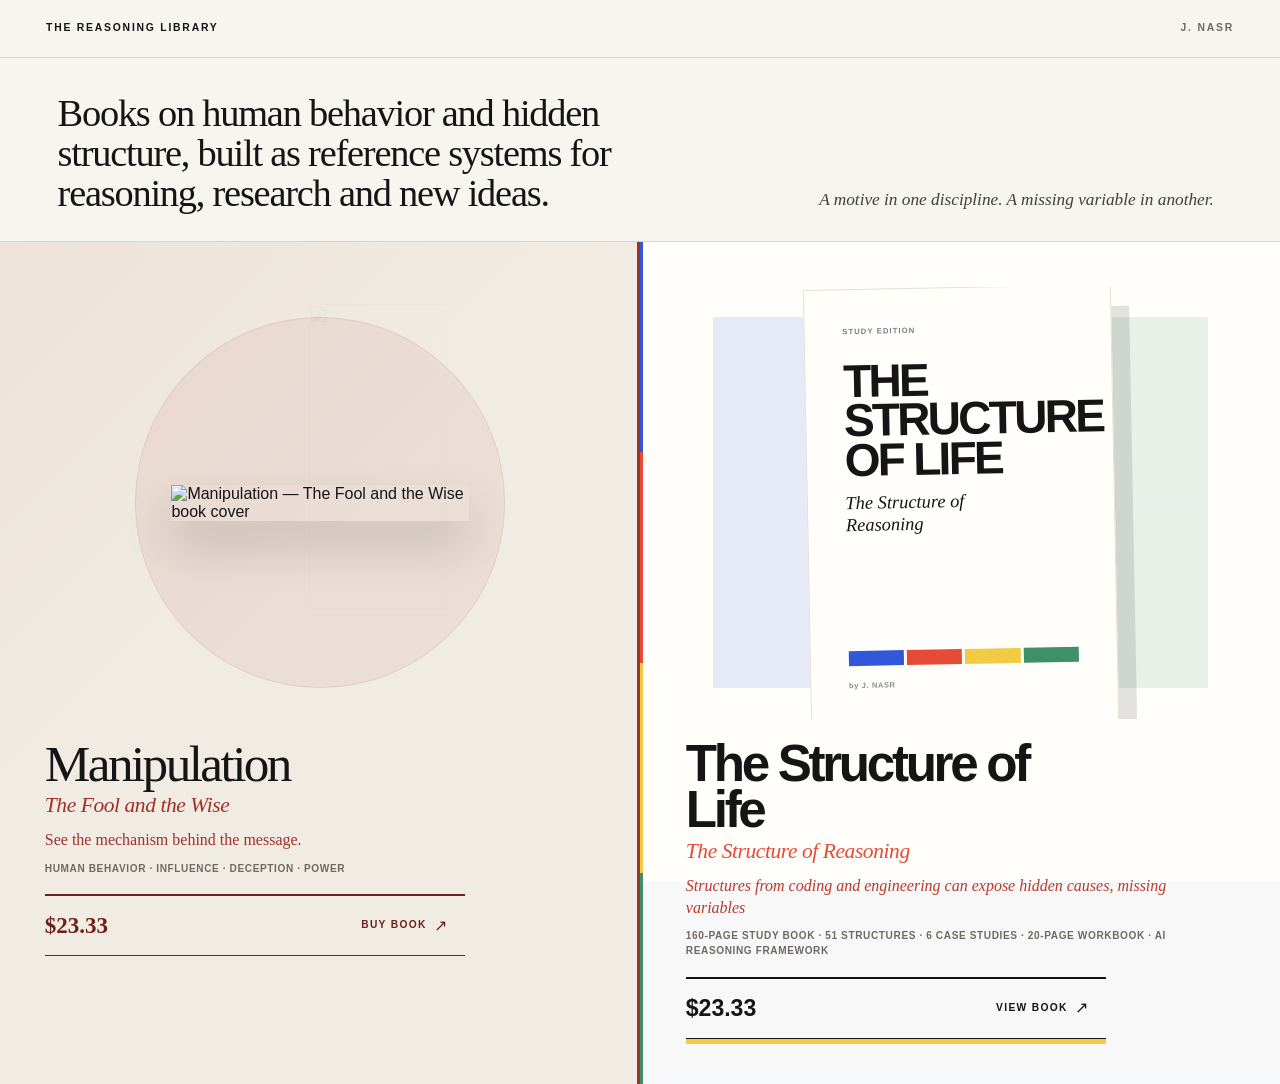
==== store-v3/index.html @ 3e8670df "Align bookstore with canonical Structure of Life offer" ====
<!doctype html>
<html lang="en">
<head>
  <meta charset="utf-8">
  <meta name="viewport" content="width=device-width, initial-scale=1">
  <meta name="theme-color" content="#f7f5ef">
  <title>The Reasoning Library | Books by J. Nasr</title>
  <meta name="description" content="Independent books on human behavior, reasoning and hidden structure, built as reference systems for research, reframing and new ideas. Books by J. Nasr.">
  <meta name="robots" content="index, follow, max-image-preview:large, max-snippet:-1">
  <meta name="google-site-verification" content="43rqGBGYQlv2ESNFdh7pUo_30KQc9AhxoCIf5oW8hvQ">
  <link rel="canonical" href="https://reasoning-library.vercel.app/">

  <meta property="og:type" content="website">
  <meta property="og:title" content="The Reasoning Library | Books by J. Nasr">
  <meta property="og:description" content="Independent reference books on human behavior, reasoning and hidden structure for research, reframing and new ideas.">
  <meta property="og:url" content="https://reasoning-library.vercel.app/">
  <meta property="og:image" content="https://manipulation-the-fool-and-the-wise-two.vercel.app/assets/cover.jpg">
  <meta property="og:image:alt" content="Manipulation — The Fool and the Wise, one of the books in The Reasoning Library">
  <meta name="twitter:card" content="summary_large_image">
  <meta name="twitter:title" content="The Reasoning Library | Books by J. Nasr">
  <meta name="twitter:description" content="Independent reference books on human behavior, reasoning and hidden structure for research, reframing and new ideas.">
  <meta name="twitter:image" content="https://manipulation-the-fool-and-the-wise-two.vercel.app/assets/cover.jpg">
  <meta name="twitter:image:alt" content="Manipulation — The Fool and the Wise book cover">

  <script type="application/ld+json">
  {
    "@context": "https://schema.org",
    "@graph": [
      {
        "@type": "Person",
        "@id": "https://joe-nasr-signals.vercel.app/v2/#joe-nasr",
        "name": "Joe Nasr",
        "alternateName": ["J. Nasr", "Joe Ribal Nasr", "Joseph Ribal Nasr"],
        "url": "https://joe-nasr-signals.vercel.app/v2/",
        "sameAs": ["https://linktr.ee/joenasr", "https://github.com/Joenasriani"]
      },
      {
        "@type": "WebSite",
        "@id": "https://reasoning-library.vercel.app/#website",
        "url": "https://reasoning-library.vercel.app/",
        "name": "The Reasoning Library",
        "author": { "@id": "https://joe-nasr-signals.vercel.app/v2/#joe-nasr" },
        "inLanguage": "en"
      },
      {
        "@type": "ItemList",
        "@id": "https://reasoning-library.vercel.app/#books",
        "name": "The Reasoning Library — Books by J. Nasr",
        "url": "https://reasoning-library.vercel.app/",
        "numberOfItems": 2,
        "itemListElement": [
          {
            "@type": "ListItem",
            "position": 1,
            "item": {
              "@type": ["Book", "Product"],
              "name": "Manipulation — The Fool and the Wise",
              "description": "An independent source-mapped study of manipulation, influence, deception and power across psychology, behavioral science, digital systems and AI-related contexts.",
              "author": { "@id": "https://joe-nasr-signals.vercel.app/v2/#joe-nasr" },
              "image": "https://manipulation-the-fool-and-the-wise-two.vercel.app/assets/cover.jpg",
              "url": "https://manipulation-the-fool-and-the-wise-two.vercel.app/",
              "bookFormat": "https://schema.org/EBook",
              "numberOfPages": 157,
              "keywords": "manipulation psychology, influence, deception, behavioral science, HCI, AI human factors",
              "offers": {
                "@type": "Offer",
                "price": "23.33",
                "priceCurrency": "USD",
                "availability": "https://schema.org/InStock",
                "url": "https://manipulation-the-fool-and-the-wise-two.vercel.app/api/buy"
              }
            }
          },
          {
            "@type": "ListItem",
            "position": 2,
            "item": {
              "@type": ["Book", "Product"],
              "name": "The Structure of Life — The Structure of Reasoning",
              "description": "An independent source-mapped study edition on systems thinking, reasoning, framing and causal models, with 51 structures, six case studies, 52 source records, a 20-page workbook and an AI reasoning framework.",
              "author": { "@id": "https://joe-nasr-signals.vercel.app/v2/#joe-nasr" },
              "url": "https://the-structure-of-life.vercel.app/",
              "bookFormat": "https://schema.org/EBook",
              "numberOfPages": 160,
              "keywords": "systems thinking, reasoning, framing, causal models, structure, problem solving, AI reasoning",
              "offers": {
                "@type": "Offer",
                "price": "23.33",
                "priceCurrency": "USD",
                "availability": "https://schema.org/InStock",
                "url": "https://www.paypal.com/cgi-bin/webscr?cmd=_xclick&business=joenasr%40gmail.com&item_name=The%20Structure%20of%20Life%20%7C%20Study%20Book%20%2B%20Reasoning%20System&amount=23.33&currency_code=USD&no_shipping=1"
              }
            }
          }
        ]
      }
    ]
  }
  </script>

  <link rel="stylesheet" href="styles.css?v=7">
  <script defer src="app.js?v=10"></script>
</head>
<body>
  <main class="store-shell">
    <header class="store-head" aria-label="The Reasoning Library">
      <a class="store-name" href="./">THE REASONING LIBRARY</a>
      <span class="store-author">J. NASR</span>
    </header>

    <section class="store-intro" aria-labelledby="store-thesis">
      <div class="store-intro-inner">
        <h1 id="store-thesis">Books on human behavior and hidden structure, built as reference systems for reasoning, research and new ideas.</h1>
        <p>A motive in one discipline. A missing variable in another.</p>
      </div>
    </section>

    <section class="catalogue" id="catalogue" aria-label="Published books">
      <article class="book-entry book-entry--manipulation" data-book-theme="manipulation">
        <div class="book-visual">
          <img class="book-context" src="https://manipulation-the-fool-and-the-wise-two.vercel.app/assets/collection-scene.webp" alt="" aria-hidden="true">
          <a class="cover-link" href="https://manipulation-the-fool-and-the-wise-two.vercel.app/" data-action="open-book" data-book="manipulation-the-fool-and-the-wise" aria-label="Open Manipulation — The Fool and the Wise">
            <img class="cover" src="https://manipulation-the-fool-and-the-wise-two.vercel.app/assets/cover.jpg" alt="Manipulation — The Fool and the Wise book cover" loading="eager" decoding="async">
          </a>
        </div>

        <div class="book-copy">
          <h2 class="book-title">
            <a href="https://manipulation-the-fool-and-the-wise-two.vercel.app/" data-action="open-book" data-book="manipulation-the-fool-and-the-wise" aria-label="Open Manipulation — The Fool and the Wise">
              Manipulation
              <span>The Fool and the Wise</span>
            </a>
          </h2>
          <p class="book-hook">See the mechanism behind the message.</p>
          <p class="book-value">Human behavior · Influence · Deception · Power</p>
          <a class="price-buy" href="https://manipulation-the-fool-and-the-wise-two.vercel.app/api/buy" data-action="buy" data-book="manipulation-the-fool-and-the-wise" aria-label="Buy Manipulation — The Fool and the Wise for $23.33">
            <span class="price">$23.33</span>
            <span class="purchase-word">BUY BOOK <b aria-hidden="true">↗</b></span>
          </a>
        </div>
      </article>

      <article class="book-entry book-entry--structure" data-book-theme="structure">
        <div class="book-visual">
          <a class="cover-link" href="https://the-structure-of-life.vercel.app/" data-action="open-book" data-book="the-structure-of-life" aria-label="Open The Structure of Life — The Structure of Reasoning">
            <div class="cover cover--constructed structure-cover" aria-hidden="true">
              <small>STUDY EDITION</small>
              <strong>THE STRUCTURE<br>OF LIFE</strong>
              <em>The Structure of Reasoning</em>
              <div class="structure-axis"><i></i><i></i><i></i><i></i></div>
              <span>by J. NASR</span>
            </div>
          </a>
        </div>

        <div class="book-copy">
          <h2 class="book-title">
            <a href="https://the-structure-of-life.vercel.app/" data-action="open-book" data-book="the-structure-of-life" aria-label="Open The Structure of Life — The Structure of Reasoning">
              The Structure of Life
              <span>The Structure of Reasoning</span>
            </a>
          </h2>
          <p class="book-hook">Structures from coding and engineering can expose hidden causes, missing variables</p>
          <p class="book-value">160-page study book · 51 structures · 6 case studies · 20-page workbook · AI reasoning framework</p>
          <a class="price-buy" href="https://www.paypal.com/cgi-bin/webscr?cmd=_xclick&business=joenasr%40gmail.com&item_name=The%20Structure%20of%20Life%20%7C%20Study%20Book%20%2B%20Reasoning%20System&amount=23.33&currency_code=USD&no_shipping=1" data-action="buy" data-book="the-structure-of-life" aria-label="Buy The Structure of Life — The Structure of Reasoning for $23.33">
            <span class="price">$23.33</span>
            <span class="purchase-word">VIEW BOOK <b aria-hidden="true">↗</b></span>
          </a>
        </div>
      </article>
    </section>
  </main>
</body>
</html>
---- store-v3/styles.css ----
:root {
  --paper: #f7f5ef;
  --paper-warm: #f1ece3;
  --white: #fffefa;
  --ink: #151515;
  --soft: #6e6a63;
  --rule: #d9d4ca;
  --manipulation: #9f3129;
  --manipulation-deep: #6e211c;
  --blue: #3158d8;
  --red: #e64b35;
  --yellow: #f1cc43;
  --green: #3d9069;
  --serif: Baskerville, 'Iowan Old Style', 'Palatino Linotype', Georgia, serif;
  --sans: Arial, Helvetica, sans-serif;
}

* { box-sizing: border-box; }
html { background: var(--paper); }
body {
  margin: 0;
  min-width: 320px;
  background: var(--paper);
  color: var(--ink);
  font-family: var(--sans);
  -webkit-font-smoothing: antialiased;
}
a { color: inherit; }
::selection { background: #151515; color: #fff; }
:focus-visible { outline: 2px solid var(--blue); outline-offset: 5px; }

.store-shell { min-height: 100svh; background: var(--paper); }
.store-head {
  height: 58px;
  display: flex;
  align-items: center;
  justify-content: space-between;
  padding: 0 clamp(1.1rem, 3.6vw, 3.6rem);
  border-bottom: 1px solid var(--rule);
  background: rgb(247 245 239 / 95%);
  position: sticky;
  top: 0;
  z-index: 30;
  backdrop-filter: blur(12px);
}
.store-name,
.store-author {
  font: 800 .65rem/1 var(--sans);
  letter-spacing: .17em;
  text-transform: uppercase;
}
.store-name { text-decoration: none; }
.store-author { color: var(--soft); font-weight: 600; }

.store-intro {
  border-bottom: 1px solid var(--rule);
  background: var(--paper);
  padding: clamp(1.6rem, 4vh, 2.8rem) clamp(1.1rem, 4.5vw, 4.8rem) clamp(1.4rem, 3vh, 2.2rem);
}
.store-intro-inner {
  width: min(1480px, 100%);
  margin: 0 auto;
  display: grid;
  grid-template-columns: minmax(0, 1.25fr) minmax(260px, .75fr);
  gap: clamp(2rem, 7vw, 7.2rem);
  align-items: end;
}
.store-intro h1 {
  margin: 0;
  max-width: 900px;
  font: 400 clamp(1.7rem, 3vw, 3rem)/1.04 var(--serif);
  letter-spacing: -.032em;
}
.store-intro p {
  margin: 0 0 .18rem;
  max-width: 420px;
  color: #433f39;
  font: italic 400 clamp(.98rem, 1.35vw, 1.18rem)/1.35 var(--serif);
}

.catalogue {
  width: min(1600px, 100%);
  margin: 0 auto;
  display: grid;
  grid-template-columns: repeat(2, minmax(0, 1fr));
}
.book-entry {
  --tilt-x: 0px;
  --tilt-y: 0px;
  min-width: 0;
  min-height: calc(100svh - 185px);
  padding: clamp(1.8rem, 3.5vw, 3.6rem);
  display: grid;
  grid-template-rows: minmax(320px, 48vh) auto;
  align-content: start;
  gap: clamp(1.3rem, 2.5vh, 2rem);
  position: relative;
  overflow: hidden;
  isolation: isolate;
}
.book-entry + .book-entry { border-left: 1px solid var(--rule); }

.book-visual {
  position: relative;
  min-height: 0;
  display: grid;
  place-items: center;
  overflow: hidden;
}
.cover-link {
  width: min(54%, 340px);
  min-width: 240px;
  max-height: 100%;
  display: block;
  text-decoration: none;
  position: relative;
  z-index: 3;
  transform: translate(var(--tilt-x), var(--tilt-y));
  transition: transform .18s ease;
}
.cover {
  width: 100%;
  height: auto;
  max-height: 100%;
  object-fit: contain;
  display: block;
  box-shadow: 0 24px 48px rgb(28 24 20 / 18%);
  transition: transform .2s ease, box-shadow .2s ease;
}
.cover-link:hover .cover {
  transform: translateY(-4px) rotate(.45deg);
  box-shadow: 0 30px 56px rgb(28 24 20 / 23%);
}

.book-copy {
  width: min(100%, 650px);
  margin: 0 auto;
  display: grid;
  align-content: start;
}
.book-title {
  margin: 0;
  max-width: 13ch;
  font: 400 clamp(2.55rem, 4vw, 4.7rem)/.9 var(--serif);
  letter-spacing: -.05em;
}
.book-title a { text-decoration: none; }
.book-title a:hover { text-decoration-thickness: 1px; text-underline-offset: .12em; }
.book-title span {
  display: block;
  margin-top: .4rem;
  font: italic 400 .42em/1.05 var(--serif);
  letter-spacing: -.02em;
}
.book-hook {
  margin: .82rem 0 0;
  max-width: 33rem;
  font: 400 clamp(1rem, 1.2vw, 1.18rem)/1.34 var(--serif);
}
.book-value {
  margin: .62rem 0 0;
  color: var(--soft);
  font-size: .63rem;
  font-weight: 700;
  line-height: 1.5;
  letter-spacing: .06em;
  text-transform: uppercase;
}

.price-buy {
  width: min(100%, 420px);
  min-height: 62px;
  margin-top: 1.15rem;
  display: grid;
  grid-template-columns: 1fr auto;
  align-items: center;
  gap: 1rem;
  padding: .75rem 1rem .75rem 0;
  border-top: 2px solid currentColor;
  border-bottom: 1px solid currentColor;
  text-decoration: none;
  transition: transform .16s ease, background .16s ease, padding .16s ease;
}
.price-buy:hover {
  transform: translateY(-2px);
  padding-left: .7rem;
}
.price {
  display: inline-flex;
  align-items: center;
  font: 600 clamp(1.4rem, 1.8vw, 1.75rem)/1 var(--serif);
  white-space: nowrap;
}
.purchase-word {
  display: inline-flex;
  align-items: center;
  gap: .48rem;
  font: 800 .64rem/1 var(--sans);
  letter-spacing: .13em;
  white-space: nowrap;
}
.purchase-word b {
  font-size: 1rem;
  font-weight: 400;
  transition: transform .16s ease;
}
.price-buy:hover .purchase-word b { transform: translate(3px, -2px); }

/* Manipulation: the store stays light; the book carries its darker world. */
.book-entry--manipulation {
  background:
    linear-gradient(135deg, rgb(159 49 41 / 5%), transparent 44%),
    var(--paper-warm);
}
.book-entry--manipulation .book-visual::before {
  content: '';
  width: min(67%, 460px);
  aspect-ratio: 1 / 1;
  position: absolute;
  border-radius: 50%;
  background: rgb(159 49 41 / 7%);
  border: 1px solid rgb(159 49 41 / 10%);
}
.book-context {
  position: absolute;
  inset: 4% 2% auto auto;
  width: 50%;
  height: 84%;
  object-fit: cover;
  object-position: center;
  opacity: .08;
  filter: grayscale(1) contrast(1.2);
  mix-blend-mode: multiply;
  pointer-events: none;
  transform: translate(calc(var(--tilt-x) * -.35), calc(var(--tilt-y) * -.35));
  transition: transform .18s ease, opacity .18s ease;
}
.book-entry--manipulation:hover .book-context { opacity: .12; }
.book-entry--manipulation .book-title span,
.book-entry--manipulation .book-hook { color: var(--manipulation); }
.book-entry--manipulation .price-buy { color: var(--manipulation-deep); }
.book-entry--manipulation .price-buy:hover { background: rgb(159 49 41 / 7%); }

/* The Structure of Life: visible structure rather than decorative mood. */
.book-entry--structure {
  background:
    linear-gradient(180deg, transparent 0 76%, rgb(49 88 216 / 4%) 76% 100%),
    var(--white);
}
.book-entry--structure .book-visual::before {
  content: '';
  position: absolute;
  inset: 7% 5%;
  background:
    linear-gradient(90deg, var(--blue) 0 24%, transparent 24% 27%, var(--red) 27% 49%, transparent 49% 52%, var(--yellow) 52% 74%, transparent 74% 77%, var(--green) 77% 100%);
  opacity: .12;
}
.book-entry--structure .cover-link {
  width: min(56%, 350px);
  transform: translate(var(--tilt-x), var(--tilt-y)) rotate(-1.1deg);
}
.cover--constructed { aspect-ratio: 7 / 10; }
.structure-cover {
  position: relative;
  min-height: 100%;
  padding: clamp(1.5rem, 3vw, 2.35rem);
  display: flex;
  flex-direction: column;
  background: var(--white);
  color: var(--ink);
  border: 1px solid #e5e0d6;
  box-shadow: 18px 22px 0 rgb(17 18 20 / 12%);
}
.structure-cover small {
  font: 900 .48rem/1 var(--sans);
  letter-spacing: .14em;
  color: #7a7b80;
}
.structure-cover strong {
  margin-top: 1.65rem;
  font: 900 clamp(2rem, 3.6vw, 3.4rem)/.86 var(--sans);
  letter-spacing: -.06em;
}
.structure-cover em {
  margin-top: .8rem;
  max-width: 12rem;
  font: italic 400 clamp(.9rem, 1.5vw, 1.15rem)/1.16 var(--serif);
}
.structure-cover > span {
  margin-top: 1rem;
  color: #8a8b90;
  font: 600 .47rem/1 var(--sans);
  letter-spacing: .08em;
}
.structure-axis {
  margin-top: auto;
  display: grid;
  grid-template-columns: repeat(4, 1fr);
  gap: 3px;
  height: 15px;
}
.structure-axis i:nth-child(1) { background: var(--blue); }
.structure-axis i:nth-child(2) { background: var(--red); }
.structure-axis i:nth-child(3) { background: var(--yellow); }
.structure-axis i:nth-child(4) { background: var(--green); }
.book-entry--structure .book-title {
  font-family: var(--sans);
  font-weight: 900;
  letter-spacing: -.065em;
}
.book-entry--structure .book-title span {
  color: var(--red);
  font-family: var(--serif);
  font-weight: 400;
  letter-spacing: -.02em;
}
.book-entry--structure .book-hook { color: #b73c2d; font-style: italic; }
.book-entry--structure .price { font-family: var(--sans); font-weight: 900; }
.book-entry--structure .price-buy {
  color: var(--ink);
  box-shadow: 0 5px 0 var(--yellow);
}
.book-entry--structure .price-buy:hover {
  color: var(--blue);
  background: rgb(49 88 216 / 5%);
  box-shadow: 0 7px 0 var(--yellow);
}

.load-error,
.fallback-books { padding: 3rem; color: var(--ink); }
.fallback-books { display: grid; gap: 1.2rem; }
.fallback-book { display: grid; gap: .55rem; width: max-content; }

@media (max-width: 1100px) {
  .store-intro-inner { grid-template-columns: 1fr; gap: .8rem; }
  .book-entry { padding: 1.8rem; grid-template-rows: minmax(290px, 43vh) auto; }
  .cover-link { width: min(58%, 300px); min-width: 205px; }
  .book-entry--structure .cover-link { width: min(60%, 310px); }
}

@media (max-width: 760px) {
  .store-head { height: 52px; padding-inline: 1rem; }
  .store-name { font-size: .59rem; letter-spacing: .12em; }
  .store-author { font-size: .58rem; }
  .store-intro { padding: 1.45rem 1rem 1.25rem; }
  .store-intro h1 { max-width: 22ch; font-size: clamp(1.6rem, 7.5vw, 2.2rem); }
  .store-intro p { max-width: 28ch; font-size: .98rem; }
  .catalogue { display: block; }
  .book-entry {
    min-height: auto;
    padding: 1.8rem 1rem 2.25rem;
    grid-template-rows: minmax(285px, 46vh) auto;
    gap: 1.15rem;
  }
  .book-entry + .book-entry { border-left: 0; border-top: 1px solid var(--rule); }
  .cover-link { width: min(62vw, 285px); min-width: 0; }
  .book-entry--structure .cover-link { width: min(64vw, 290px); }
  .book-copy { padding-inline: .15rem; }
  .book-title { font-size: clamp(2.65rem, 13vw, 4.15rem); }
  .book-entry--structure .book-title { font-size: clamp(2.45rem, 11.5vw, 3.8rem); }
  .book-hook { margin-top: .72rem; font-size: 1.03rem; }
  .book-value { font-size: .6rem; }
  .price-buy { width: 100%; min-height: 60px; margin-top: 1rem; }
  .book-context { width: 62%; right: -10%; opacity: .06; }
}

@media (max-height: 760px) and (min-width: 761px) {
  .store-intro { padding-top: 1.35rem; padding-bottom: 1.2rem; }
  .store-intro h1 { font-size: 1.85rem; }
  .book-entry { min-height: auto; grid-template-rows: minmax(240px, 38vh) auto; padding-top: 1.45rem; padding-bottom: 1.6rem; }
  .cover-link { width: min(45%, 245px); min-width: 190px; }
  .book-entry--structure .cover-link { width: min(47%, 255px); }
  .book-title { font-size: clamp(2.35rem, 3.5vw, 3.7rem); }
}

@media (prefers-reduced-motion: reduce) {
  .cover-link,
  .cover,
  .book-context,
  .price-buy,
  .purchase-word b { transition: none; transform: none !important; }
}
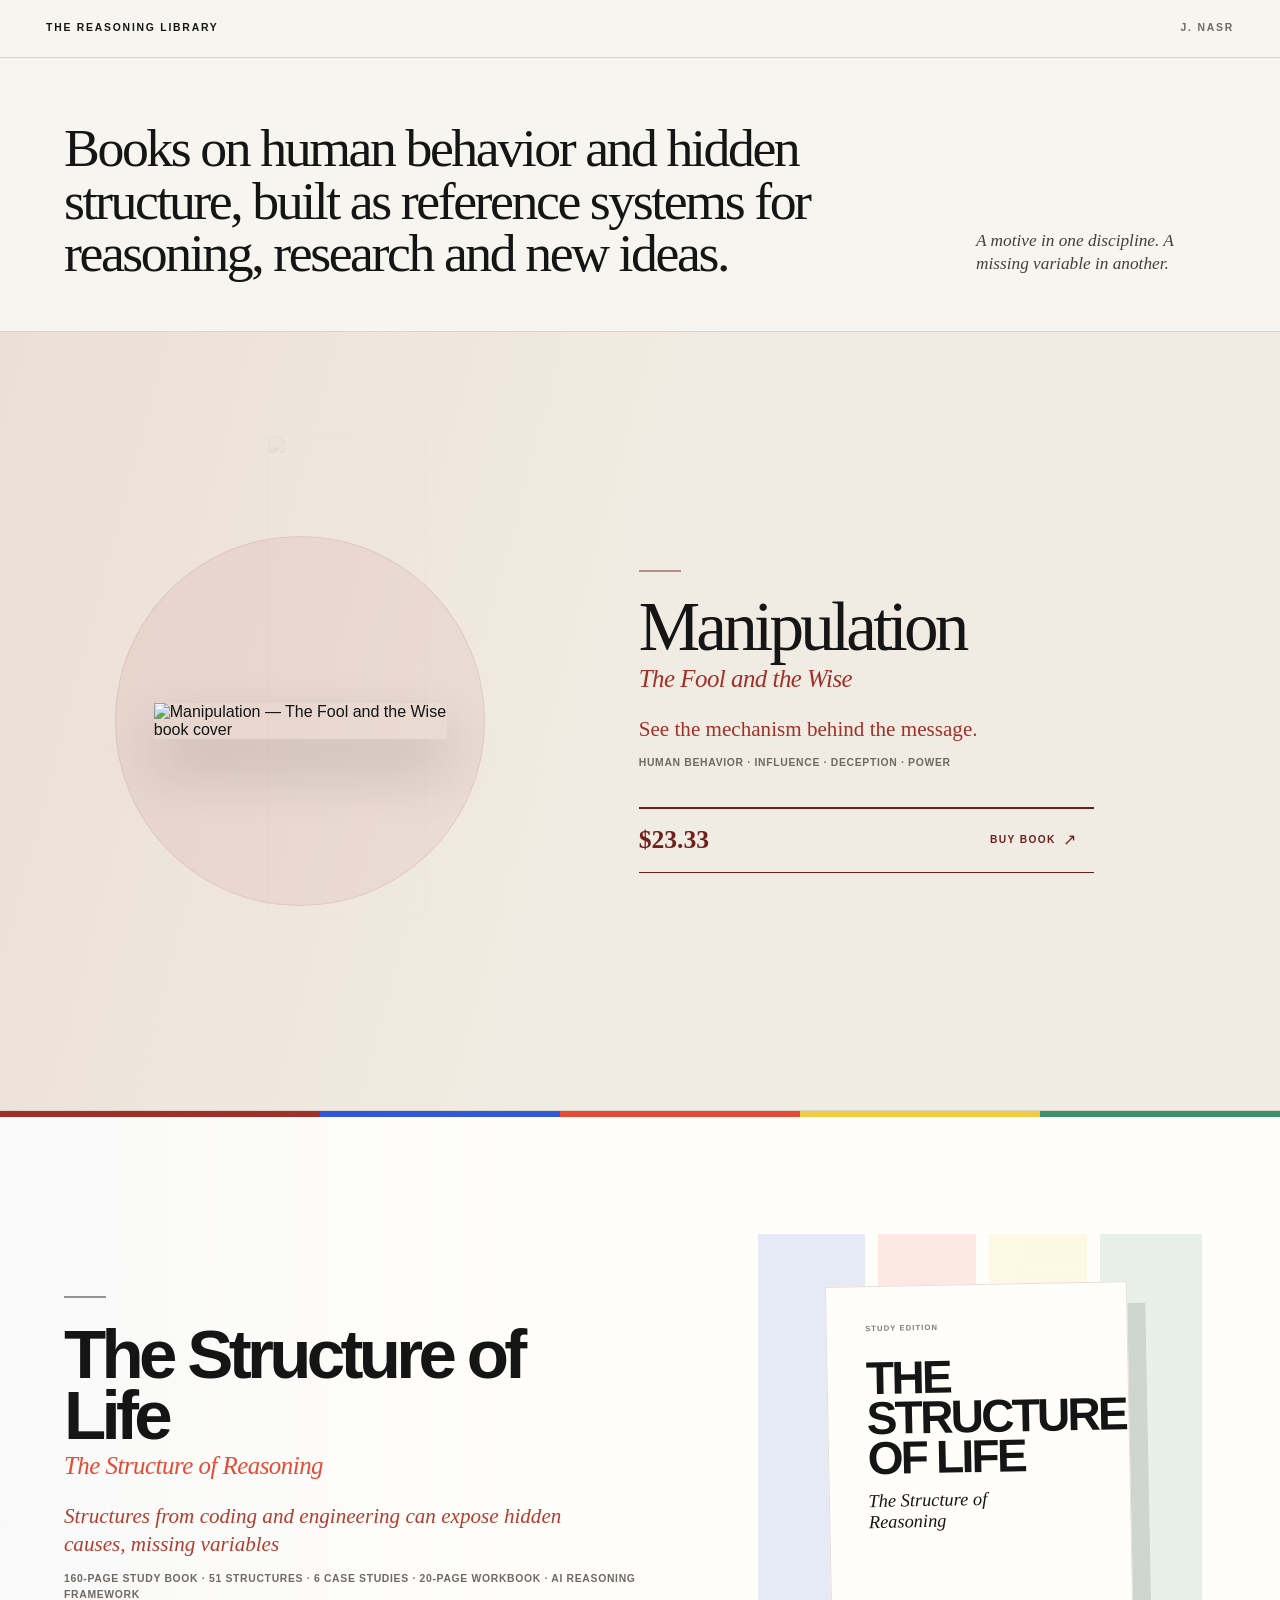
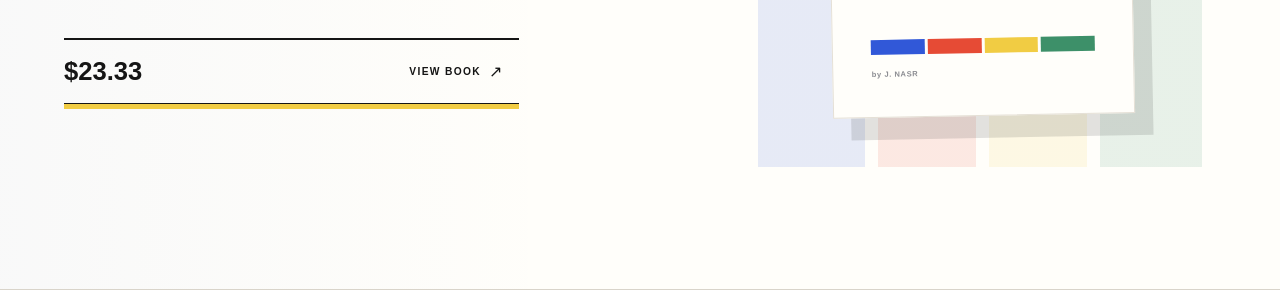
==== commit 348541b9: "Bust bookstore layout asset cache" ====
--- a/store-v3/index.html
+++ b/store-v3/index.html
@@ -98,8 +98,8 @@
   }
   </script>
 
-  <link rel="stylesheet" href="styles.css?v=7">
-  <script defer src="app.js?v=10"></script>
+  <link rel="stylesheet" href="styles.css?v=8">
+  <script defer src="app.js?v=11"></script>
 </head>
 <body>
   <main class="store-shell">
--- a/store-v3/styles.css
+++ b/store-v3/styles.css
@@ -55,61 +55,66 @@
 .store-intro {
   border-bottom: 1px solid var(--rule);
   background: var(--paper);
-  padding: clamp(1.6rem, 4vh, 2.8rem) clamp(1.1rem, 4.5vw, 4.8rem) clamp(1.4rem, 3vh, 2.2rem);
+  padding: clamp(2rem, 5vw, 4.8rem) clamp(1.1rem, 5vw, 5.6rem) clamp(1.8rem, 4vw, 3.8rem);
 }
 .store-intro-inner {
-  width: min(1480px, 100%);
+  width: min(1380px, 100%);
   margin: 0 auto;
   display: grid;
-  grid-template-columns: minmax(0, 1.25fr) minmax(260px, .75fr);
-  gap: clamp(2rem, 7vw, 7.2rem);
+  grid-template-columns: minmax(0, 1.55fr) minmax(240px, .45fr);
+  gap: clamp(2rem, 8vw, 8rem);
   align-items: end;
 }
 .store-intro h1 {
   margin: 0;
-  max-width: 900px;
-  font: 400 clamp(1.7rem, 3vw, 3rem)/1.04 var(--serif);
-  letter-spacing: -.032em;
+  max-width: 940px;
+  font: 400 clamp(2rem, 4.2vw, 4.75rem)/.98 var(--serif);
+  letter-spacing: -.045em;
 }
 .store-intro p {
-  margin: 0 0 .18rem;
-  max-width: 420px;
+  margin: 0 0 .3rem;
+  max-width: 370px;
   color: #433f39;
-  font: italic 400 clamp(.98rem, 1.35vw, 1.18rem)/1.35 var(--serif);
+  font: italic 400 clamp(1rem, 1.35vw, 1.2rem)/1.35 var(--serif);
 }
 
 .catalogue {
-  width: min(1600px, 100%);
-  margin: 0 auto;
-  display: grid;
-  grid-template-columns: repeat(2, minmax(0, 1fr));
-}
+  width: 100%;
+  margin: 0;
+}
+
 .book-entry {
   --tilt-x: 0px;
   --tilt-y: 0px;
   min-width: 0;
-  min-height: calc(100svh - 185px);
-  padding: clamp(1.8rem, 3.5vw, 3.6rem);
-  display: grid;
-  grid-template-rows: minmax(320px, 48vh) auto;
-  align-content: start;
-  gap: clamp(1.3rem, 2.5vh, 2rem);
+  min-height: min(760px, calc(100svh - 58px));
+  padding: clamp(2.3rem, 5vw, 5.8rem) clamp(1.1rem, 5vw, 5.6rem);
+  display: grid;
+  grid-template-columns: minmax(320px, .9fr) minmax(360px, 1.1fr);
+  align-items: center;
+  gap: clamp(3rem, 8vw, 9rem);
   position: relative;
   overflow: hidden;
   isolation: isolate;
-}
-.book-entry + .book-entry { border-left: 1px solid var(--rule); }
+  border-bottom: 1px solid var(--rule);
+}
+
+.book-entry:nth-child(even) {
+  grid-template-columns: minmax(360px, 1.1fr) minmax(320px, .9fr);
+}
+.book-entry:nth-child(even) .book-visual { grid-column: 2; grid-row: 1; }
+.book-entry:nth-child(even) .book-copy { grid-column: 1; grid-row: 1; }
 
 .book-visual {
   position: relative;
-  min-height: 0;
+  min-height: clamp(440px, 58vw, 650px);
   display: grid;
   place-items: center;
   overflow: hidden;
 }
 .cover-link {
-  width: min(54%, 340px);
-  min-width: 240px;
+  width: min(62%, 385px);
+  min-width: 245px;
   max-height: 100%;
   display: block;
   text-decoration: none;
@@ -124,58 +129,69 @@
   max-height: 100%;
   object-fit: contain;
   display: block;
-  box-shadow: 0 24px 48px rgb(28 24 20 / 18%);
+  box-shadow: 0 28px 58px rgb(28 24 20 / 18%);
   transition: transform .2s ease, box-shadow .2s ease;
 }
 .cover-link:hover .cover {
-  transform: translateY(-4px) rotate(.45deg);
-  box-shadow: 0 30px 56px rgb(28 24 20 / 23%);
+  transform: translateY(-5px) rotate(.45deg);
+  box-shadow: 0 34px 66px rgb(28 24 20 / 23%);
 }
 
 .book-copy {
-  width: min(100%, 650px);
-  margin: 0 auto;
-  display: grid;
-  align-content: start;
+  width: min(100%, 690px);
+  margin: 0;
+  display: grid;
+  align-content: center;
+  position: relative;
+  z-index: 5;
+}
+.book-copy::before {
+  content: '';
+  width: 42px;
+  height: 2px;
+  margin-bottom: clamp(1.2rem, 2vw, 2rem);
+  background: currentColor;
+  opacity: .45;
 }
 .book-title {
   margin: 0;
   max-width: 13ch;
-  font: 400 clamp(2.55rem, 4vw, 4.7rem)/.9 var(--serif);
-  letter-spacing: -.05em;
+  font: 400 clamp(3rem, 5.4vw, 6.5rem)/.88 var(--serif);
+  letter-spacing: -.055em;
 }
 .book-title a { text-decoration: none; }
-.book-title a:hover { text-decoration-thickness: 1px; text-underline-offset: .12em; }
+.book-title a:hover { text-decoration: underline; text-decoration-thickness: 1px; text-underline-offset: .12em; }
 .book-title span {
   display: block;
-  margin-top: .4rem;
-  font: italic 400 .42em/1.05 var(--serif);
+  margin-top: .48rem;
+  font: italic 400 .36em/1.05 var(--serif);
   letter-spacing: -.02em;
 }
 .book-hook {
-  margin: .82rem 0 0;
-  max-width: 33rem;
-  font: 400 clamp(1rem, 1.2vw, 1.18rem)/1.34 var(--serif);
+  margin: clamp(1rem, 2vw, 1.5rem) 0 0;
+  max-width: 34rem;
+  font: 400 clamp(1.1rem, 1.65vw, 1.45rem)/1.32 var(--serif);
 }
 .book-value {
-  margin: .62rem 0 0;
+  margin: .72rem 0 0;
+  max-width: 46rem;
   color: var(--soft);
-  font-size: .63rem;
+  font-size: .65rem;
   font-weight: 700;
-  line-height: 1.5;
-  letter-spacing: .06em;
+  line-height: 1.55;
+  letter-spacing: .065em;
   text-transform: uppercase;
 }
 
 .price-buy {
-  width: min(100%, 420px);
-  min-height: 62px;
-  margin-top: 1.15rem;
+  width: min(100%, 455px);
+  min-height: 66px;
+  margin-top: clamp(1.35rem, 2.8vw, 2.2rem);
   display: grid;
   grid-template-columns: 1fr auto;
   align-items: center;
   gap: 1rem;
-  padding: .75rem 1rem .75rem 0;
+  padding: .8rem 1rem .8rem 0;
   border-top: 2px solid currentColor;
   border-bottom: 1px solid currentColor;
   text-decoration: none;
@@ -188,7 +204,7 @@
 .price {
   display: inline-flex;
   align-items: center;
-  font: 600 clamp(1.4rem, 1.8vw, 1.75rem)/1 var(--serif);
+  font: 600 clamp(1.5rem, 2vw, 1.9rem)/1 var(--serif);
   white-space: nowrap;
 }
 .purchase-word {
@@ -206,26 +222,25 @@
 }
 .price-buy:hover .purchase-word b { transform: translate(3px, -2px); }
 
-/* Manipulation: the store stays light; the book carries its darker world. */
 .book-entry--manipulation {
   background:
-    linear-gradient(135deg, rgb(159 49 41 / 5%), transparent 44%),
+    linear-gradient(105deg, rgb(159 49 41 / 7%), transparent 50%),
     var(--paper-warm);
 }
 .book-entry--manipulation .book-visual::before {
   content: '';
-  width: min(67%, 460px);
+  width: min(78%, 520px);
   aspect-ratio: 1 / 1;
   position: absolute;
   border-radius: 50%;
   background: rgb(159 49 41 / 7%);
-  border: 1px solid rgb(159 49 41 / 10%);
+  border: 1px solid rgb(159 49 41 / 11%);
 }
 .book-context {
   position: absolute;
-  inset: 4% 2% auto auto;
-  width: 50%;
-  height: 84%;
+  inset: 6% -1% auto auto;
+  width: 58%;
+  height: 86%;
   object-fit: cover;
   object-position: center;
   opacity: .08;
@@ -236,34 +251,51 @@
   transition: transform .18s ease, opacity .18s ease;
 }
 .book-entry--manipulation:hover .book-context { opacity: .12; }
+.book-entry--manipulation .book-copy { color: var(--manipulation-deep); }
+.book-entry--manipulation .book-title { color: var(--ink); }
 .book-entry--manipulation .book-title span,
 .book-entry--manipulation .book-hook { color: var(--manipulation); }
 .book-entry--manipulation .price-buy { color: var(--manipulation-deep); }
 .book-entry--manipulation .price-buy:hover { background: rgb(159 49 41 / 7%); }
 
-/* The Structure of Life: visible structure rather than decorative mood. */
 .book-entry--structure {
   background:
-    linear-gradient(180deg, transparent 0 76%, rgb(49 88 216 / 4%) 76% 100%),
+    linear-gradient(90deg, rgb(49 88 216 / 3%), transparent 44%),
     var(--white);
+}
+.book-entry--structure::before {
+  content: '';
+  position: absolute;
+  top: 0;
+  left: 0;
+  right: 0;
+  height: 6px;
+  background: linear-gradient(to right,
+    var(--manipulation) 0 25%,
+    var(--blue) 25% 43.75%,
+    var(--red) 43.75% 62.5%,
+    var(--yellow) 62.5% 81.25%,
+    var(--green) 81.25% 100%);
+  z-index: 12;
+  pointer-events: none;
 }
 .book-entry--structure .book-visual::before {
   content: '';
   position: absolute;
-  inset: 7% 5%;
+  inset: 9% 3%;
   background:
     linear-gradient(90deg, var(--blue) 0 24%, transparent 24% 27%, var(--red) 27% 49%, transparent 49% 52%, var(--yellow) 52% 74%, transparent 74% 77%, var(--green) 77% 100%);
   opacity: .12;
 }
 .book-entry--structure .cover-link {
-  width: min(56%, 350px);
+  width: min(64%, 395px);
   transform: translate(var(--tilt-x), var(--tilt-y)) rotate(-1.1deg);
 }
 .cover--constructed { aspect-ratio: 7 / 10; }
 .structure-cover {
   position: relative;
   min-height: 100%;
-  padding: clamp(1.5rem, 3vw, 2.35rem);
+  padding: clamp(1.6rem, 3vw, 2.5rem);
   display: flex;
   flex-direction: column;
   background: var(--white);
@@ -306,7 +338,7 @@
 .book-entry--structure .book-title {
   font-family: var(--sans);
   font-weight: 900;
-  letter-spacing: -.065em;
+  letter-spacing: -.068em;
 }
 .book-entry--structure .book-title span {
   color: var(--red);
@@ -331,46 +363,80 @@
 .fallback-books { display: grid; gap: 1.2rem; }
 .fallback-book { display: grid; gap: .55rem; width: max-content; }
 
-@media (max-width: 1100px) {
-  .store-intro-inner { grid-template-columns: 1fr; gap: .8rem; }
-  .book-entry { padding: 1.8rem; grid-template-rows: minmax(290px, 43vh) auto; }
-  .cover-link { width: min(58%, 300px); min-width: 205px; }
-  .book-entry--structure .cover-link { width: min(60%, 310px); }
-}
-
-@media (max-width: 760px) {
+@media (max-width: 980px) {
+  .store-intro-inner { grid-template-columns: 1fr; gap: 1rem; }
+  .store-intro h1 { max-width: 780px; }
+
+  .book-entry,
+  .book-entry:nth-child(even) {
+    min-height: auto;
+    grid-template-columns: minmax(260px, .8fr) minmax(0, 1.2fr);
+    gap: clamp(2rem, 5vw, 4rem);
+    padding-block: clamp(2.5rem, 6vw, 4.5rem);
+  }
+  .book-entry:nth-child(even) .book-visual { grid-column: 2; }
+  .book-entry:nth-child(even) .book-copy { grid-column: 1; }
+  .book-visual { min-height: 430px; }
+  .cover-link { width: min(72%, 310px); min-width: 210px; }
+  .book-entry--structure .cover-link { width: min(74%, 320px); }
+  .book-title { font-size: clamp(2.7rem, 7vw, 5rem); }
+}
+
+@media (max-width: 700px) {
   .store-head { height: 52px; padding-inline: 1rem; }
   .store-name { font-size: .59rem; letter-spacing: .12em; }
   .store-author { font-size: .58rem; }
-  .store-intro { padding: 1.45rem 1rem 1.25rem; }
-  .store-intro h1 { max-width: 22ch; font-size: clamp(1.6rem, 7.5vw, 2.2rem); }
-  .store-intro p { max-width: 28ch; font-size: .98rem; }
-  .catalogue { display: block; }
-  .book-entry {
-    min-height: auto;
-    padding: 1.8rem 1rem 2.25rem;
-    grid-template-rows: minmax(285px, 46vh) auto;
-    gap: 1.15rem;
+
+  .store-intro { padding: 1.5rem 1rem 1.45rem; }
+  .store-intro-inner { gap: .8rem; }
+  .store-intro h1 {
+    max-width: 22ch;
+    font-size: clamp(1.8rem, 8vw, 2.65rem);
+    line-height: 1;
   }
-  .book-entry + .book-entry { border-left: 0; border-top: 1px solid var(--rule); }
-  .cover-link { width: min(62vw, 285px); min-width: 0; }
-  .book-entry--structure .cover-link { width: min(64vw, 290px); }
-  .book-copy { padding-inline: .15rem; }
-  .book-title { font-size: clamp(2.65rem, 13vw, 4.15rem); }
+  .store-intro p { max-width: 28ch; font-size: 1rem; }
+
+  .book-entry,
+  .book-entry:nth-child(even) {
+    display: grid;
+    grid-template-columns: 1fr;
+    grid-template-rows: auto auto;
+    gap: 1.4rem;
+    padding: 1.8rem 1rem 2.5rem;
+  }
+  .book-entry .book-visual,
+  .book-entry .book-copy,
+  .book-entry:nth-child(even) .book-visual,
+  .book-entry:nth-child(even) .book-copy {
+    grid-column: 1;
+  }
+  .book-entry .book-visual,
+  .book-entry:nth-child(even) .book-visual { grid-row: 1; }
+  .book-entry .book-copy,
+  .book-entry:nth-child(even) .book-copy { grid-row: 2; }
+
+  .book-visual { min-height: min(108vw, 430px); }
+  .cover-link,
+  .book-entry--structure .cover-link {
+    width: min(64vw, 285px);
+    min-width: 0;
+  }
+  .book-context { width: 64%; right: -10%; opacity: .06; }
+
+  .book-copy { width: 100%; padding-inline: .1rem; }
+  .book-copy::before { margin-bottom: 1rem; }
+  .book-title { font-size: clamp(2.7rem, 13vw, 4.2rem); }
   .book-entry--structure .book-title { font-size: clamp(2.45rem, 11.5vw, 3.8rem); }
-  .book-hook { margin-top: .72rem; font-size: 1.03rem; }
+  .book-hook { margin-top: .85rem; font-size: 1.08rem; }
   .book-value { font-size: .6rem; }
-  .price-buy { width: 100%; min-height: 60px; margin-top: 1rem; }
-  .book-context { width: 62%; right: -10%; opacity: .06; }
-}
-
-@media (max-height: 760px) and (min-width: 761px) {
-  .store-intro { padding-top: 1.35rem; padding-bottom: 1.2rem; }
-  .store-intro h1 { font-size: 1.85rem; }
-  .book-entry { min-height: auto; grid-template-rows: minmax(240px, 38vh) auto; padding-top: 1.45rem; padding-bottom: 1.6rem; }
-  .cover-link { width: min(45%, 245px); min-width: 190px; }
-  .book-entry--structure .cover-link { width: min(47%, 255px); }
-  .book-title { font-size: clamp(2.35rem, 3.5vw, 3.7rem); }
+  .price-buy { width: 100%; min-height: 62px; margin-top: 1.15rem; }
+}
+
+@media (max-width: 390px) {
+  .store-author { display: none; }
+  .book-entry { padding-inline: .9rem; }
+  .book-title { font-size: 2.65rem; }
+  .book-entry--structure .book-title { font-size: 2.4rem; }
 }
 
 @media (prefers-reduced-motion: reduce) {
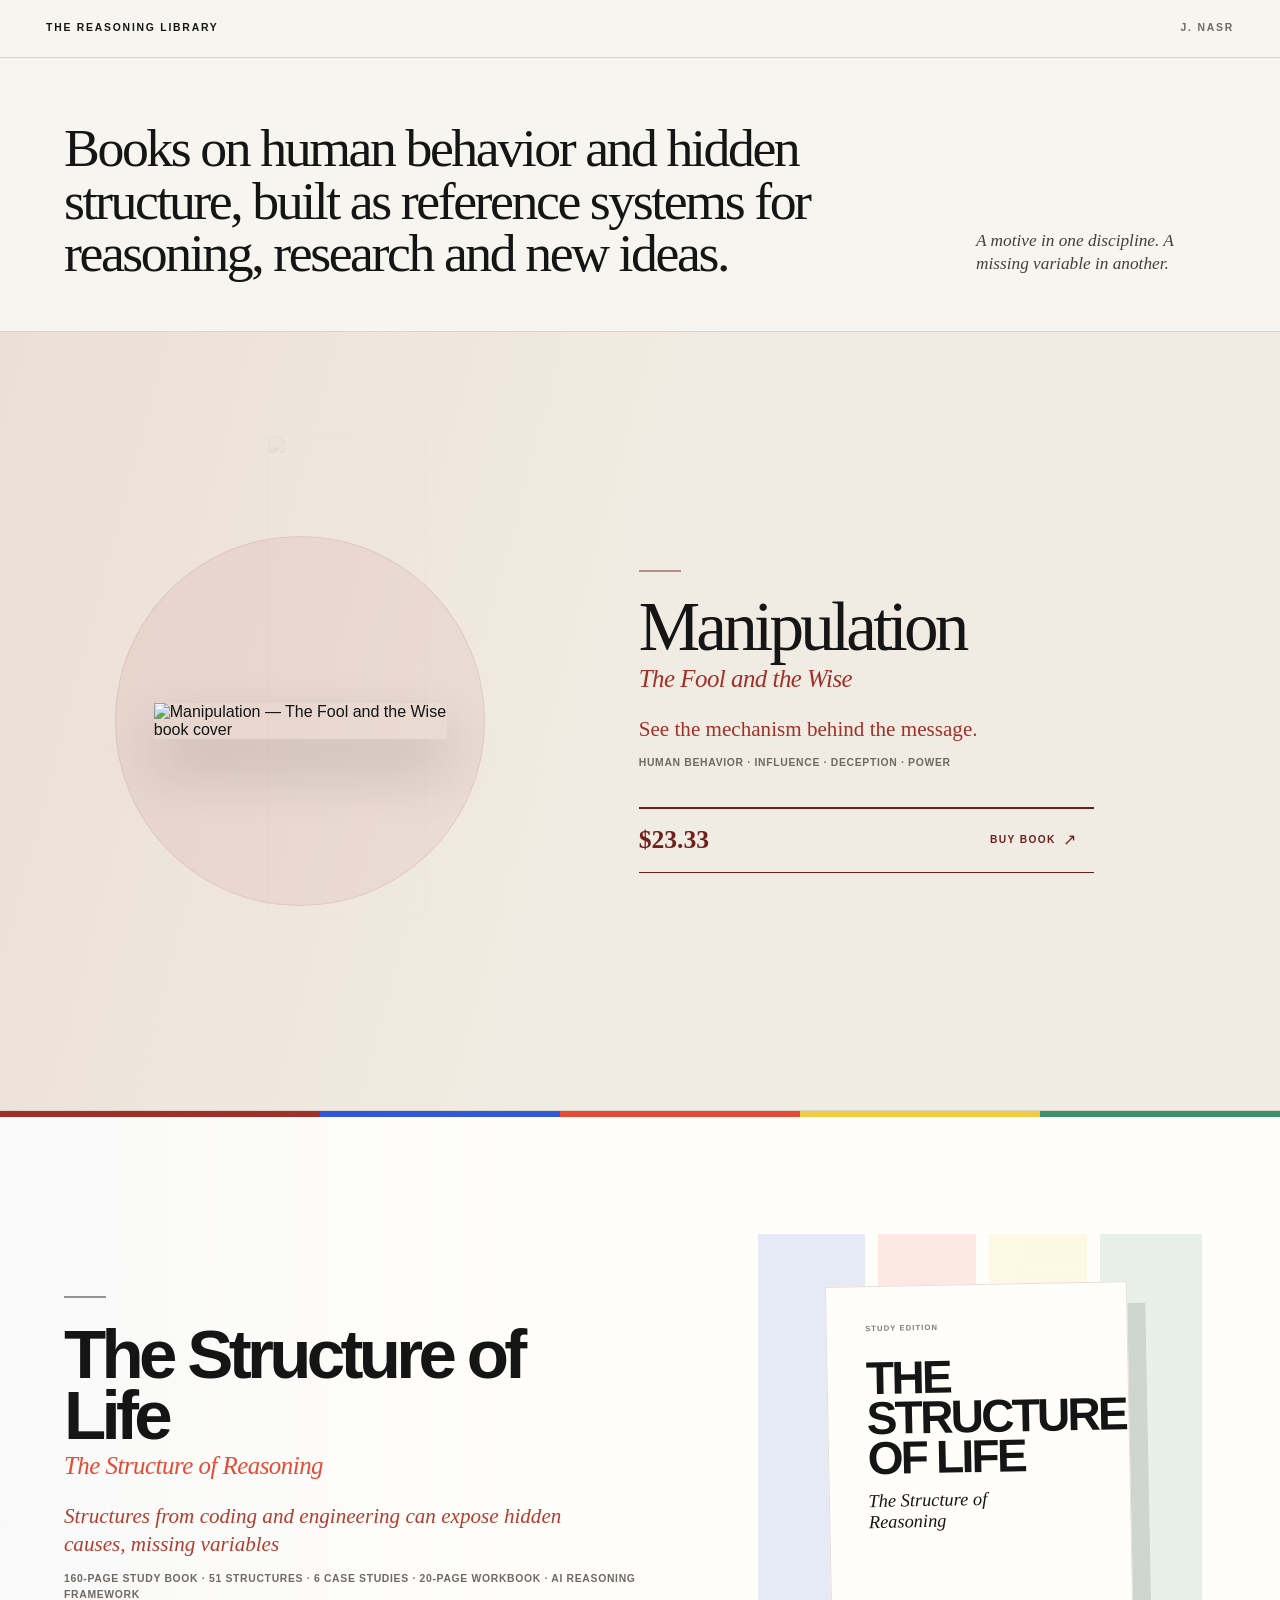
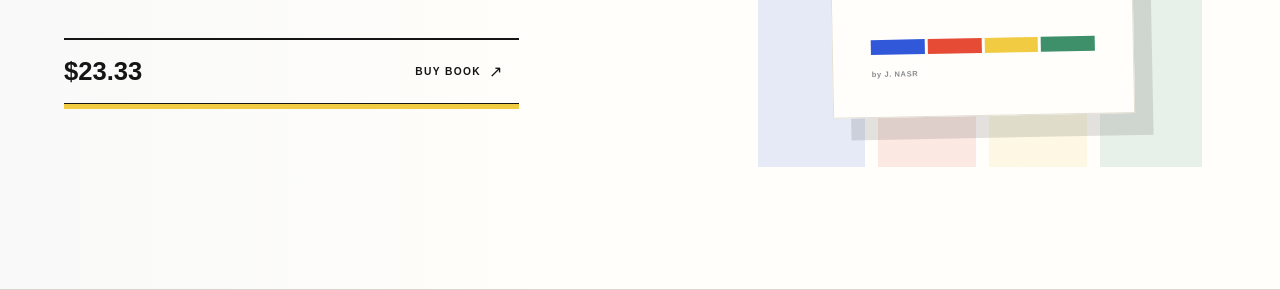
==== commit 333c4023: "Fix Structure of Life store purchase label" ====
--- a/store-v3/index.html
+++ b/store-v3/index.html
@@ -14,12 +14,12 @@
   <meta property="og:title" content="The Reasoning Library | Books by J. Nasr">
   <meta property="og:description" content="Independent reference books on human behavior, reasoning and hidden structure for research, reframing and new ideas.">
   <meta property="og:url" content="https://reasoning-library.vercel.app/">
-  <meta property="og:image" content="https://manipulation-the-fool-and-the-wise-two.vercel.app/assets/cover.jpg">
+  <meta property="og:image" content="https://raw.githubusercontent.com/Joenasriani/test-things/main/assets/cover.jpg">
   <meta property="og:image:alt" content="Manipulation — The Fool and the Wise, one of the books in The Reasoning Library">
   <meta name="twitter:card" content="summary_large_image">
   <meta name="twitter:title" content="The Reasoning Library | Books by J. Nasr">
   <meta name="twitter:description" content="Independent reference books on human behavior, reasoning and hidden structure for research, reframing and new ideas.">
-  <meta name="twitter:image" content="https://manipulation-the-fool-and-the-wise-two.vercel.app/assets/cover.jpg">
+  <meta name="twitter:image" content="https://raw.githubusercontent.com/Joenasriani/test-things/main/assets/cover.jpg">
   <meta name="twitter:image:alt" content="Manipulation — The Fool and the Wise book cover">
 
   <script type="application/ld+json">
@@ -57,7 +57,7 @@
               "name": "Manipulation — The Fool and the Wise",
               "description": "An independent source-mapped study of manipulation, influence, deception and power across psychology, behavioral science, digital systems and AI-related contexts.",
               "author": { "@id": "https://joe-nasr-signals.vercel.app/v2/#joe-nasr" },
-              "image": "https://manipulation-the-fool-and-the-wise-two.vercel.app/assets/cover.jpg",
+              "image": "https://raw.githubusercontent.com/Joenasriani/test-things/main/assets/cover.jpg",
               "url": "https://manipulation-the-fool-and-the-wise-two.vercel.app/",
               "bookFormat": "https://schema.org/EBook",
               "numberOfPages": 157,
@@ -118,9 +118,9 @@
     <section class="catalogue" id="catalogue" aria-label="Published books">
       <article class="book-entry book-entry--manipulation" data-book-theme="manipulation">
         <div class="book-visual">
-          <img class="book-context" src="https://manipulation-the-fool-and-the-wise-two.vercel.app/assets/collection-scene.webp" alt="" aria-hidden="true">
+          <img class="book-context" src="https://raw.githubusercontent.com/Joenasriani/test-things/main/assets/collection-scene.webp" alt="" aria-hidden="true">
           <a class="cover-link" href="https://manipulation-the-fool-and-the-wise-two.vercel.app/" data-action="open-book" data-book="manipulation-the-fool-and-the-wise" aria-label="Open Manipulation — The Fool and the Wise">
-            <img class="cover" src="https://manipulation-the-fool-and-the-wise-two.vercel.app/assets/cover.jpg" alt="Manipulation — The Fool and the Wise book cover" loading="eager" decoding="async">
+            <img class="cover" src="https://raw.githubusercontent.com/Joenasriani/test-things/main/assets/cover.jpg" alt="Manipulation — The Fool and the Wise book cover" loading="eager" decoding="async">
           </a>
         </div>
 
@@ -164,7 +164,7 @@
           <p class="book-value">160-page study book · 51 structures · 6 case studies · 20-page workbook · AI reasoning framework</p>
           <a class="price-buy" href="https://www.paypal.com/cgi-bin/webscr?cmd=_xclick&business=joenasr%40gmail.com&item_name=The%20Structure%20of%20Life%20%7C%20Study%20Book%20%2B%20Reasoning%20System&amount=23.33&currency_code=USD&no_shipping=1" data-action="buy" data-book="the-structure-of-life" aria-label="Buy The Structure of Life — The Structure of Reasoning for $23.33">
             <span class="price">$23.33</span>
-            <span class="purchase-word">VIEW BOOK <b aria-hidden="true">↗</b></span>
+            <span class="purchase-word">BUY BOOK <b aria-hidden="true">↗</b></span>
           </a>
         </div>
       </article>
